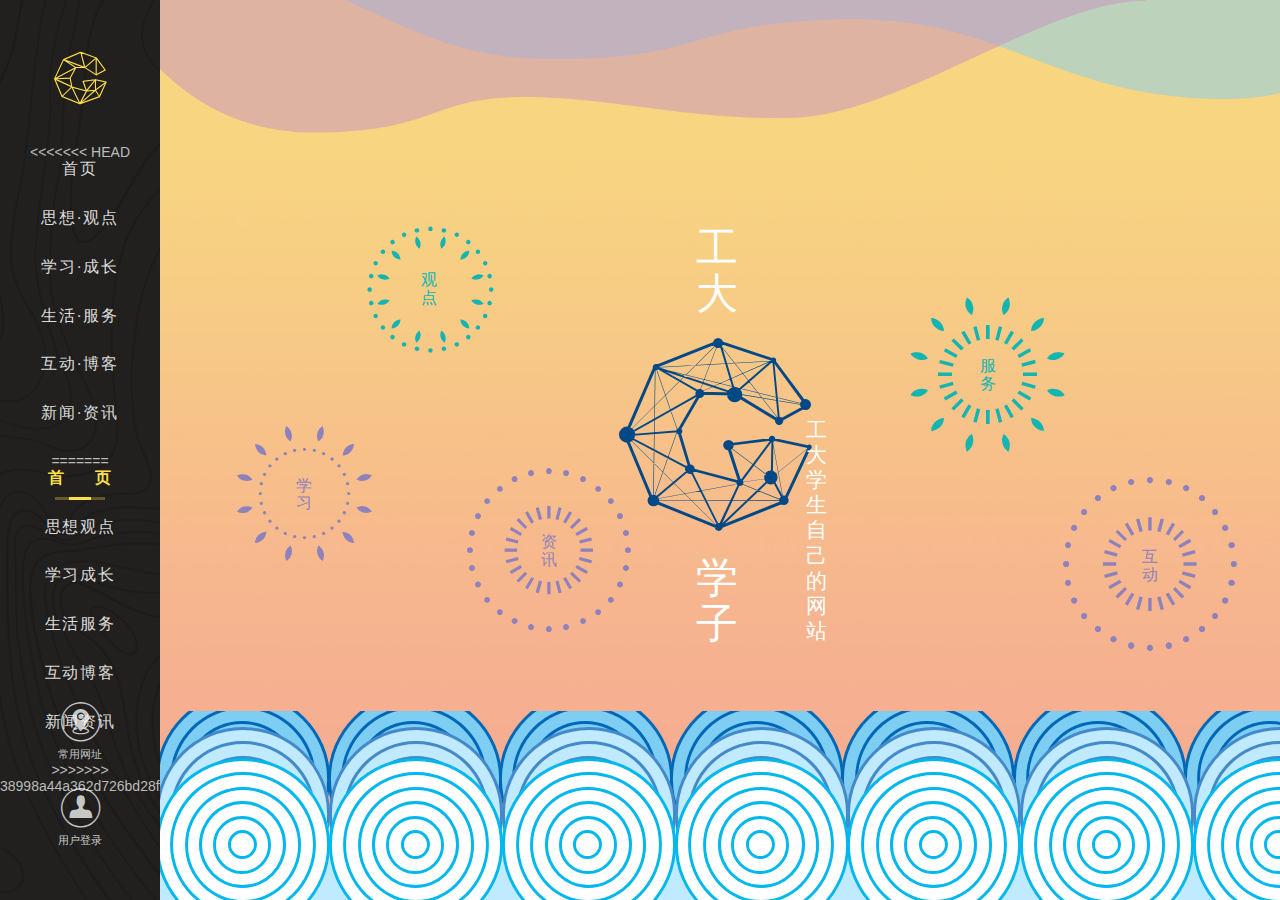
==== index.html @ 697c779f "merge" ====
<!DOCTYPE html>
<html lang="en">
<head>
  <meta charset="UTF-8">
  <meta http-equiv="X-UA-Compatible" content="IE=edge,chrome=1"/>
  <meta name="description" content="明理苑网络工作室"/>
  <meta name="keywords" content="明理苑,工大学子,学工部"/>
  <meta name="robots" content="index,follow"/>
  <meta name="viewport" content="initial-scale=1, maximum-scale=3, minimum-scale=1, user-scalable=no">
  <meta name="format-detection" content="telphone=no, email=no"/>
  <meta name="renderer" content="webkit">
  <meta http-equiv="X-UA-Compatible" content="IE=edge">
  <meta name="HandheldFriendly" content="true">
  <meta name="MobileOptimized" content="320">   
  <title>工大学子</title>
  <link rel="icon" href="images/index/favicon.ico">
  <link rel="stylesheet" href="css/style.css">
  <link rel="stylesheet" href="css/normalize.css">
  <link rel="stylesheet" href="css/nav.css">
  <link rel="stylesheet" href="css/index.css">
  <link rel="stylesheet" href="css/font.css">
</head>
<body>
  <div class="nav">
    <div class="nav-logo">
      <a class="logo" href="#">
        <!-- <img src="./images/nav/logo.png"> -->
        <span class="icon-icon-logo" class="transition"></span>
      </a>
    </div>
    <ul>
<<<<<<< HEAD
      <li><a href="index.html">首页</a></li>
      <li><a href="idea.html">思想·观点</a></li>
      <li><a href="study.html">学习·成长</a></li>
      <li><a href="service.html">生活·服务</a></li>
      <li><a href="blog.html">互动·博客</a></li>
      <li><a href="info.html">新闻·资讯</a></li>
=======
      <li>
        <a href="index.html" id="active">首&nbsp;&nbsp;&nbsp;&nbsp;&nbsp;页</a>
        <span><span></span></span>
      </li>
      <li><a href="idea.html">思想观点</a></li>
      <li><a href="study.html">学习成长</a></li>
      <li><a href="service.html">生活服务</a></li>
      <li><a href="">互动博客</a></li>
      <li><a href="info.html">新闻资讯</a></li>
>>>>>>> 38998a44a362d726bd28ff1be692f975614d5d60
    </ul>
    <div class="nav-other">
      <a class="nav-other-one" href="special.html">
        <!-- <img src="./images/nav/sites.png" /> -->
        <span class="icon-icon-nav" id="other-icon"></span>
        <span>常用网址</span>
      </a>
      <a class="nav-other-one" href="#">
       <!--  <img src="./images/nav/user-login.png"/> -->
        <span class="icon-icon-user" id="other-icon"></span>
        <span>用户登录</span>
      </a>
    </div>
  </div>
  <div class="content m-content">
    <div class="m-cloud">
      <img class="m-cloud-left" src="images/index/cloud-left.png">
      <img class="m-cloud-right" src="images/index/cloud-right.png">
    </div>
    <div class="m-wave">
      <div class="m-wave-back">
        <span class="icon-wave-back wave-size">
        <span class="path1"></span><span class="path2"></span><span class="path3"></span><span class="path4"></span><span class="path5"></span><span class="path6"></span><span class="path7"></span><span class="path8"></span><span class="path9"></span><span class="path10"></span><span class="path11"></span><span class="path12"></span>
        </span>
        <span class="icon-wave-back wave-size">
        <span class="path1"></span><span class="path2"></span><span class="path3"></span><span class="path4"></span><span class="path5"></span><span class="path6"></span><span class="path7"></span><span class="path8"></span><span class="path9"></span><span class="path10"></span><span class="path11"></span><span class="path12"></span>
        </span>
        <span class="icon-wave-back wave-size">
        <span class="path1"></span><span class="path2"></span><span class="path3"></span><span class="path4"></span><span class="path5"></span><span class="path6"></span><span class="path7"></span><span class="path8"></span><span class="path9"></span><span class="path10"></span><span class="path11"></span><span class="path12"></span>
        </span>
        <span class="icon-wave-back wave-size">
        <span class="path1"></span><span class="path2"></span><span class="path3"></span><span class="path4"></span><span class="path5"></span><span class="path6"></span><span class="path7"></span><span class="path8"></span><span class="path9"></span><span class="path10"></span><span class="path11"></span><span class="path12"></span>
        </span>
        <span class="icon-wave-back wave-size">
        <span class="path1"></span><span class="path2"></span><span class="path3"></span><span class="path4"></span><span class="path5"></span><span class="path6"></span><span class="path7"></span><span class="path8"></span><span class="path9"></span><span class="path10"></span><span class="path11"></span><span class="path12"></span>
        </span>
        <span class="icon-wave-back wave-size">
        <span class="path1"></span><span class="path2"></span><span class="path3"></span><span class="path4"></span><span class="path5"></span><span class="path6"></span><span class="path7"></span><span class="path8"></span><span class="path9"></span><span class="path10"></span><span class="path11"></span><span class="path12"></span>
        </span>
        <span class="icon-wave-back wave-size">
        <span class="path1"></span><span class="path2"></span><span class="path3"></span><span class="path4"></span><span class="path5"></span><span class="path6"></span><span class="path7"></span><span class="path8"></span><span class="path9"></span><span class="path10"></span><span class="path11"></span><span class="path12"></span>
        </span>
        <span class="icon-wave-back wave-size">
        <span class="path1"></span><span class="path2"></span><span class="path3"></span><span class="path4"></span><span class="path5"></span><span class="path6"></span><span class="path7"></span><span class="path8"></span><span class="path9"></span><span class="path10"></span><span class="path11"></span><span class="path12"></span>
        </span>
        <span class="icon-wave-back wave-size">
        <span class="path1"></span><span class="path2"></span><span class="path3"></span><span class="path4"></span><span class="path5"></span><span class="path6"></span><span class="path7"></span><span class="path8"></span><span class="path9"></span><span class="path10"></span><span class="path11"></span><span class="path12"></span>
        </span>
        <span class="icon-wave-back wave-size">
        <span class="path1"></span><span class="path2"></span><span class="path3"></span><span class="path4"></span><span class="path5"></span><span class="path6"></span><span class="path7"></span><span class="path8"></span><span class="path9"></span><span class="path10"></span><span class="path11"></span><span class="path12"></span>
        </span>
        <span class="icon-wave-back wave-size">
        <span class="path1"></span><span class="path2"></span><span class="path3"></span><span class="path4"></span><span class="path5"></span><span class="path6"></span><span class="path7"></span><span class="path8"></span><span class="path9"></span><span class="path10"></span><span class="path11"></span><span class="path12"></span>
        </span>
      </div>
      <div class="m-wave-middle">
        <span class="icon-wave-middle wave-size">
          <span class="path1"></span><span class="path2"></span><span class="path4"></span><span class="path6"></span><span class="path8"></span><span class="path10"></span><span class="path12"></span>
        </span>
        <span class="icon-wave-middle wave-size">
          <span class="path1"></span><span class="path2"></span><span class="path4"></span><span class="path6"></span><span class="path8"></span><span class="path10"></span><span class="path12"></span>
        </span>
        <span class="icon-wave-middle wave-size">
          <span class="path1"></span><span class="path2"></span><span class="path4"></span><span class="path6"></span><span class="path8"></span><span class="path10"></span><span class="path12"></span>
        </span>
        <span class="icon-wave-middle wave-size">
          <span class="path1"></span><span class="path2"></span><span class="path4"></span><span class="path6"></span><span class="path8"></span><span class="path10"></span><span class="path12"></span>
        </span>
        <span class="icon-wave-middle wave-size">
          <span class="path1"></span><span class="path2"></span><span class="path4"></span><span class="path6"></span><span class="path8"></span><span class="path10"></span><span class="path12"></span>
        </span>
        <span class="icon-wave-middle wave-size">
          <span class="path1"></span><span class="path2"></span><span class="path4"></span><span class="path6"></span><span class="path8"></span><span class="path10"></span><span class="path12"></span>
        </span>
        <span class="icon-wave-middle wave-size">
          <span class="path1"></span><span class="path2"></span><span class="path4"></span><span class="path6"></span><span class="path8"></span><span class="path10"></span><span class="path12"></span>
        </span>
        <span class="icon-wave-middle wave-size">
          <span class="path1"></span><span class="path2"></span><span class="path4"></span><span class="path6"></span><span class="path8"></span><span class="path10"></span><span class="path12"></span>
        </span>
        <span class="icon-wave-middle wave-size">
          <span class="path1"></span><span class="path2"></span><span class="path4"></span><span class="path6"></span><span class="path8"></span><span class="path10"></span><span class="path12"></span>
        </span>
        <span class="icon-wave-middle wave-size">
          <span class="path1"></span><span class="path2"></span><span class="path4"></span><span class="path6"></span><span class="path8"></span><span class="path10"></span><span class="path12"></span>
        </span>
        <span class="icon-wave-middle wave-size">
          <span class="path1"></span><span class="path2"></span><span class="path4"></span><span class="path6"></span><span class="path8"></span><span class="path10"></span><span class="path12"></span>
        </span>
      </div>
      <div class="m-wave-front">
        <span class="icon-wave-front wave-size">
          <span class="path1"></span><span class="path2"></span><span class="path4"></span><span class="path6"></span><span class="path8"></span><span class="path10"></span><span class="path12"></span>
        </span>
        <span class="icon-wave-front wave-size">
          <span class="path1"></span><span class="path2"></span><span class="path4"></span><span class="path6"></span><span class="path8"></span><span class="path10"></span><span class="path12"></span>
        </span>
        <span class="icon-wave-front wave-size">
          <span class="path1"></span><span class="path2"></span><span class="path4"></span><span class="path6"></span><span class="path8"></span><span class="path10"></span><span class="path12"></span>
        </span>
        <span class="icon-wave-front wave-size">
          <span class="path1"></span><span class="path2"></span><span class="path4"></span><span class="path6"></span><span class="path8"></span><span class="path10"></span><span class="path12"></span>
        </span>
        <span class="icon-wave-front wave-size">
          <span class="path1"></span><span class="path2"></span><span class="path4"></span><span class="path6"></span><span class="path8"></span><span class="path10"></span><span class="path12"></span>
        </span>
        <span class="path1"></span><span class="path2"></span><span class="path4"></span><span class="path6"></span><span class="path8"></span><span class="path10"></span><span class="path12"></span>
        </span>
        <span class="icon-wave-front wave-size">
          <span class="path1"></span><span class="path2"></span><span class="path4"></span><span class="path6"></span><span class="path8"></span><span class="path10"></span><span class="path12"></span>
        </span>
        <span class="icon-wave-front wave-size">
          <span class="path1"></span><span class="path2"></span><span class="path4"></span><span class="path6"></span><span class="path8"></span><span class="path10"></span><span class="path12"></span>
        </span>
        <span class="icon-wave-front wave-size">
          <span class="path1"></span><span class="path2"></span><span class="path4"></span><span class="path6"></span><span class="path8"></span><span class="path10"></span><span class="path12"></span>
        </span>
        <span class="icon-wave-front wave-size">
          <span class="path1"></span><span class="path2"></span><span class="path4"></span><span class="path6"></span><span class="path8"></span><span class="path10"></span><span class="path12"></span>
        </span>
        <span class="path1"></span><span class="path2"></span><span class="path4"></span><span class="path6"></span><span class="path8"></span><span class="path10"></span><span class="path12"></span>
        </span>
        <span class="icon-wave-front wave-size">
          <span class="path1"></span><span class="path2"></span><span class="path4"></span><span class="path6"></span><span class="path8"></span><span class="path10"></span><span class="path12"></span>
        </span>
        <span class="icon-wave-front wave-size">
          <span class="path1"></span><span class="path2"></span><span class="path4"></span><span class="path6"></span><span class="path8"></span><span class="path10"></span><span class="path12"></span>
        </span>
        <span class="icon-wave-front wave-size">
          <span class="path1"></span><span class="path2"></span><span class="path4"></span><span class="path6"></span><span class="path8"></span><span class="path10"></span><span class="path12"></span>
        </span>
        <span class="icon-wave-front wave-size">
          <span class="path1"></span><span class="path2"></span><span class="path4"></span><span class="path6"></span><span class="path8"></span><span class="path10"></span><span class="path12"></span>
        </span>        
      </div>
      <div class="m-wave-bg"></div>
    </div>
    
    <div class="m-logo">
      <div class="m-logo-left">
        <div class="m-logo-text">工大</div>
        <span class="icon-logo m-logo-pic"></span>
        <!-- <img class="m-logo-pic" src="images/index/logo.svg" > -->
        <div class="m-logo-text">学子
          <div class="m-logo-right">工大学生自己的网站</div>
        </div>
      </div>
      <!-- <div class="m-logo-right">工大学生自己的网站</div> -->
    </div>
    <div class="m-clock-study">
        <!-- <img class="m-clock-pic" src="images/index/flower-xuexi.svg"> -->
        <span class="icon-flower-xuexi m-clock-pic"></span>
        <div class="m-nav-text m-study-text">学<br/>习</div>
      </div>
      <div class="m-clock-idea">
        <!-- <img class="m-clock-pic" src="images/index/flower-guandian.svg"> -->
        <span class="icon-flower-guandian m-clock-pic"></span>
        <div class="m-nav-text m-idea-text">观<br/>点</div>
      </div>
      <div class="m-clock-news">
        <!-- <img class="m-clock-pic" src="images/index/flower-zixun.svg"> -->
        <span class="icon-flower-zixun m-clock-pic"></span>
        <div class="m-nav-text m-news-text">资<br/>讯</div>
      </div>
      <div class="m-clock-service">
        <!-- <img class="m-clock-pic" src="images/index/flower-fuwu.svg"> -->
        <span class="icon-flower-fuwu m-clock-pic"></span>
        <div class="m-nav-text m-service-text">服<br/>务</div>
      </div>
      <div class="m-clock-qa">
        <!-- <img class="m-clock-pic" src="images/index/flower-hudong.svg"> -->
        <span class="icon-flower-zixun m-clock-pic"></span>
        <div class="m-nav-text m-qa-text">互<br/>动</div>
      </div>
  </div>
</body>
<script src="./js/jquery-1.11.3.min.js"></script>
<script src="js/index.js"></script>
</html>
---- css/style.css ----
@font-face {
	font-family: 'icomoon';
	src:url('fonts/icomoon.eot?7fspjt');
	src:url('fonts/icomoon.eot?7fspjt#iefix') format('embedded-opentype'),
		url('fonts/icomoon.ttf?7fspjt') format('truetype'),
		url('fonts/icomoon.woff?7fspjt') format('woff'),
		url('fonts/icomoon.svg?7fspjt#icomoon') format('svg');
	font-weight: normal;
	font-style: normal;
}

[class^="icon-"], [class*=" icon-"] {
	font-family: 'icomoon';
	speak: none;
	font-style: normal;
	font-weight: normal;
	font-variant: normal;
	text-transform: none;
	line-height: 1;

	/* Better Font Rendering =========== */
	-webkit-font-smoothing: antialiased;
	-moz-osx-font-smoothing: grayscale;
}

.icon-icon-enter-left:before {
	content: "\e80c";
}
.icon-icon-nav:before {
	content: "\e837";
}
.icon-icon-user:before {
	content: "\e839";
}
.icon-icon-logo:before {
	content: "\e836";
}
.icon-bg-biao:before {
	content: "\e800";
}
.icon-bg-hong:before {
	content: "\e801";
}
.icon-bg-qing:before {
	content: "\e802";
}
.icon-bg-siren:before {
	content: "\e803";
}
.icon-bg-xian:before {
	content: "\e804";
}
.icon-bg-yi:before {
	content: "\e805";
}
.icon-bg-ying:before {
	content: "\e806";
}
.icon-flower-fuwu:before {
	content: "\e807";
}
.icon-flower-guandian:before {
	content: "\e808";
}
.icon-flower-hudong:before {
	content: "\e809";
}
.icon-flower-xuexi:before {
	content: "\e80a";
}
.icon-flower-zixun:before {
	content: "\e80b";
}
.icon-icon-enter-right:before {
	content: "\e80d";
}
.icon-icon-title-down:before {
	content: "\e80e";
}
.icon-icon-title-left:before {
	content: "\e80f";
}
.icon-icon-title-right:before {
	content: "\e810";
}
.icon-icon-title-up:before {
	content: "\e811";
}
.icon-logo:before {
	content: "\e812";
}
.icon-wave-back .path1:before {
	content: "\e813";
	color: rgb(126, 206, 244);
}
.icon-wave-back .path2:before {
	content: "\e814";
	margin-left: -1em;
	color: rgb(0, 104, 183);
}
.icon-wave-back .path3:before {
	content: "\e815";
	margin-left: -1em;
	color: rgb(126, 206, 244);
}
.icon-wave-back .path4:before {
	content: "\e816";
	margin-left: -1em;
	color: rgb(0, 104, 183);
}
.icon-wave-back .path5:before {
	content: "\e817";
	margin-left: -1em;
	color: rgb(126, 206, 244);
}
.icon-wave-back .path6:before {
	content: "\e818";
	margin-left: -1em;
	color: rgb(0, 104, 183);
}
.icon-wave-back .path7:before {
	content: "\e819";
	margin-left: -1em;
	color: rgb(126, 206, 244);
}
.icon-wave-back .path8:before {
	content: "\e81a";
	margin-left: -1em;
	color: rgb(0, 104, 183);
}
.icon-wave-back .path9:before {
	content: "\e81b";
	margin-left: -1em;
	color: rgb(126, 206, 244);
}
.icon-wave-back .path10:before {
	content: "\e81c";
	margin-left: -1em;
	color: rgb(0, 104, 183);
}
.icon-wave-back .path11:before {
	content: "\e81d";
	margin-left: -1em;
	color: rgb(126, 206, 244);
}
.icon-wave-back .path12:before {
	content: "\e83a";
	margin-left: -1em;
	color: rgb(0, 104, 183);
}
.icon-wave-front .path1:before {
	content: "\e81e";
	color: rgb(255, 255, 255);
}
.icon-wave-front .path2:before {
	content: "\e81f";
	margin-left: -1em;
	color: rgb(0, 183, 238);
}
.icon-wave-front .path3:before {
	content: "\e820";
	margin-left: -1em;
	color: rgb(255, 255, 255);
}
.icon-wave-front .path4:before {
	content: "\e821";
	margin-left: -1em;
	color: rgb(0, 183, 238);
}
.icon-wave-front .path5:before {
	content: "\e822";
	margin-left: -1em;
	color: rgb(255, 255, 255);
}
.icon-wave-front .path6:before {
	content: "\e823";
	margin-left: -1em;
	color: rgb(0, 183, 238);
}
.icon-wave-front .path7:before {
	content: "\e824";
	margin-left: -1em;
	color: rgb(255, 255, 255);
}
.icon-wave-front .path8:before {
	content: "\e825";
	margin-left: -1em;
	color: rgb(0, 183, 238);
}
.icon-wave-front .path9:before {
	content: "\e826";
	margin-left: -1em;
	color: rgb(255, 255, 255);
}
.icon-wave-front .path10:before {
	content: "\e827";
	margin-left: -1em;
	color: rgb(0, 183, 238);
}
.icon-wave-front .path11:before {
	content: "\e828";
	margin-left: -1em;
	color: rgb(255, 255, 255);
}
.icon-wave-front .path12:before {
	content: "\e829";
	margin-left: -1em;
	color: rgb(0, 183, 238);
}
.icon-wave-middle .path1:before {
	content: "\e82a";
	color: rgb(191, 234, 255);
}
.icon-wave-middle .path2:before {
	content: "\e82b";
	margin-left: -1em;
	color: rgb(68, 138, 202);
}
.icon-wave-middle .path3:before {
	content: "\e82c";
	margin-left: -1em;
	color: rgb(191, 234, 255);
}
.icon-wave-middle .path4:before {
	content: "\e82d";
	margin-left: -1em;
	color: rgb(68, 138, 202);
}
.icon-wave-middle .path5:before {
	content: "\e82e";
	margin-left: -1em;
	color: rgb(191, 234, 255);
}
.icon-wave-middle .path6:before {
	content: "\e82f";
	margin-left: -1em;
	color: rgb(68, 138, 202);
}
.icon-wave-middle .path7:before {
	content: "\e830";
	margin-left: -1em;
	color: rgb(191, 234, 255);
}
.icon-wave-middle .path8:before {
	content: "\e831";
	margin-left: -1em;
	color: rgb(68, 138, 202);
}
.icon-wave-middle .path9:before {
	content: "\e832";
	margin-left: -1em;
	color: rgb(191, 234, 255);
}
.icon-wave-middle .path10:before {
	content: "\e833";
	margin-left: -1em;
	color: rgb(68, 138, 202);
}
.icon-wave-middle .path11:before {
	content: "\e834";
	margin-left: -1em;
	color: rgb(191, 234, 255);
}
.icon-wave-middle .path12:before {
	content: "\e835";
	margin-left: -1em;
	color: rgb(68, 138, 202);
}
.icon-icon-arrow:before {
	content: "\e838";
}
---- css/nav.css ----
/*
@author yu
@time 2015.10.3
@des mly hfut
*/
/*
@changed by susan
@time 2015.10.11
@des mly hfut
*/
/*common css*/
html, body{width:100%;height:100%;/*min-height:700px;min-width:1200px;*/}
body{font-family: 'Microsoft YaHei', 'Source Sans Pro', 'Helvetica Neue', Helvetica, Arial, sans-serif;}
ul,li{list-style:none;}
a{text-decoration:none;}
/*page*/
.nav{
	width:12.5%;
	height:100%;
	background-image:url(../images/nav/nav_bg.png);
	background-size:cover;
	color:#bbb;float:left;
	position:relative;
	text-align: center;
}
.content{
	width:87.5%;
	height:100%;
	/*float:left;*/
	background-color:#eae4d4;
	margin-left: 12.5%;
	overflow: auto;
}
/*.main{
	margin:0 10%;
	width:80%;
	height:100%;
}*/
/*nav*/
.nav-logo{
	display:table;
	width:100%;
	height:11.58%;
}
.logo{
/*	margin:0 auto;
	margin-top:20.86%;
	height:10.5%;*/
	display:table-cell;
	vertical-align:bottom;
}
/*.logo img{
	width:48px;
	height:48px;
}*/
.logo span{
	font-family: 'icomoon';
	font-size:3.75em;
	color:#ffe048;
}
.nav ul{
	padding-left:0;
	margin-top:25%;
	margin-bottom: 0%;
	width:100%;
	height:38.42%;
}
.nav ul li{
	font-size:1.125em;
	font-weight: 200;
	text-align:center;
	margin:0 auto;
	margin-bottom:10.96%;
	width:100%;
	height:9.04%;
}
.nav ul li a{
	margin: 0 auto;
	display:block;
	width:inherit;
	height:inherit;
	color:rgba(255,255,255,0.85);
	line-height: 1.125em;
	letter-spacing: 0.1em;
	height: 90.91%;
	width: 100%;
}
.nav ul li span{
	margin: 0 auto;
	display:block;
	height: 9.09%;
	width: 31%;	
	background-color: rgba(255,224,72,0.3);
}
.nav ul li span span{
	margin: 0 auto;
	display:block;
	height: 100%;
	width: 43.75%;	
	background-color: #ffe048;
}
.nav ul li a:hover{
	color: #fff;
}
.nav-other{
	width: 100%;
	height: 19.37%;
	position:absolute;
	bottom:2.62%;
	left:0;
}
.nav-other-one{
	color:rgba(255,255,255,0.75);
	width:100%;
	margin:0 auto;
	text-align:center;
	height:43.75%;
	margin-bottom:6.25%;
	display:block;
}
.nav-other-one:hover{
	color: #fff;
}

/*.nav-other-one img{
	width:38px;
	height:38px;
	margin:0 auto;
	margin-bottom:3px;
}*/
.nav-other-one span{
	display: block;
	font-size:0.75em;
	margin-left:0px;
	margin-bottom: 4.17%
}
.transition{
	transition:all 1s ease-in-out;
	-o-transition:all 1s ease-in-out;
	-ms-transition:all 1s ease-in-out;
	-moz-transition:all 1s ease-in-out;
	-webkit-transition:all 1s ease-in-out;
}
#other-icon{
	font-family: 'icomoon';
	font-size: 2.8125em;
}
#active{
	font-weight: 700;
	color:#ffe048;
}
---- css/index.css ----
.m-content{
	position:absolute;
	background-image: url(../images/index/bg.jpg);
	background-size: cover;
	background-position: 50% 50%;
	overflow: hidden;
}
.m-cloud{
	position:absolute;
	overflow: hidden;
	width:100%;
	height:100%;
}
.m-cloud img{
	position:absolute;
	width:100%;
	height:15%;
}

/*云动画*/
@keyframes cloudleft{
	0%   {left:-20%;top:-1%;opacity: 0.7;}
	40%  {left: -8%;top: 0;opacity: 1;}
	100% {left:-20%;top:-1%;opacity: 0.7;}
}
@-webkit-keyframes cloudleft{
	0%   {left:-20%;top:-1%;opacity: 0.7;}
	40%  {left: -8%;top: 0;opacity: 1;}
	100% {left:-20%;top:-1%;opacity: 0.7;}
}

@-moz-keyframes cloudleft{
	0%   {left:-20%;top:-1%;opacity: 0.7;}
	40%  {left: -8%;top: 0;opacity: 1;}
	100% {left:-20%;top:-1%;opacity: 0.7;}
}

@-o-keyframes cloudleft{
	0%   {left:-20%;top:-1%;opacity: 0.7;}
	40%  {left: -8%;top: 0;opacity: 1;}
	100% {left:-20%;top:-1%;opacity: 0.7;}
}
.m-cloud-left{
	top:0px;
	left:-10%;	
	z-index: 1;
	animation: cloudleft 60s ease 0s normal infinite;
	-webkit-animation: cloudleft 60s ease 0s normal infinite;
	-moz-animation: cloudleft 60s ease 0s normal infinite;
	-ms-animation: cloudleft 60s ease 0s normal infinite;
	-o-animation: cloudleft 60s ease 0s normal infinite;
}
@keyframes cloudright{
	0%   {left:60%;top:0px;opacity: 1;}
	50%  {left:10%;top:-2%;opacity: 0.7;}
	100% {left:60%;top:0px;opacity: 1;}
}
@-webkit-keyframes cloudright{
	0%   {left:60%;top:0px;opacity: 1;}
	50%  {left:10%;top:-2%;opacity: 0.7;}
	100% {left:60%;top:0px;opacity: 1;}
}

@-moz-keyframes cloudright{
	0%   {left:60%;top:0px;opacity: 1;}
	50%  {left:10%;top:-2%;opacity: 0.7;}
	100% {left:60%;top:0px;opacity: 1;}
}

@-o-keyframes cloudright{
	0%   {left:60%;top:0px;opacity: 1;}
	50%  {left:10%;top:-2%;opacity: 0.7;}
	100% {left:60%;top:0px;opacity: 1;}
}
.m-cloud-right{
	top:-2%;
	left:10%;
	z-index: 0;
	animation: cloudright 80s ease 0s normal infinite;
	-webkit-animation: cloudright 80s ease 0s normal infinite;
	-moz-animation: cloudright 80s ease 0s normal infinite;
	-ms-animation: cloudright 80s ease 0s normal infinite;
	-o-animation: cloudright 80s ease 0s normal infinite;
}
.m-logo{
	position:absolute;
	width:18%;
	height:50%;
	top:25%;
	left:50%;
	margin-left: -9%;
	/*margin-top:-20.26%;*/
	color:#fff;
	/*background-color: purple;*/
}
.m-logo-left{
	height: 100%;
	text-align: center;
	display: inline-block;
}
.m-logo-pic{
	font-family: 'icomoon';
	font-size:13.8em;
	color: #004986;
	height:43.06%;
	margin-top:11.63% ;
	margin-bottom:11.63%;
	display: block;
}
.m-logo-text{
	width:20%;
	height:20.23%;
	margin:0 auto;
	font-size: 3em;
	line-height: 1.1em;
}
.m-logo-right{
	width:9%;
	font-size: 0.5em;
	line-height:1.2em;
	display: inline-block;
	position: absolute;
	bottom: 7%;
	left:92.6%;
}
.m-clock-study{
	position: absolute;
	top:47.37%;
	left:6.85%;
/*	width:8.33%;*/
	color:#8f82bc;
	cursor: pointer;
}
.m-clock-study span{
	font-size: 9.65em;
	font-family: 'icomoon';
}
.m-study-text{
	top:37.14%;
	left:43.6%;
}
.m-clock-idea{
	position: absolute;
	top:25.26%;
	left:18.45%;
/*	width:7.74%;*/
	color:#13b5b1;
	cursor: pointer;
}
.m-clock-idea span{
	font-size: 9em;
	font-family: 'icomoon';
}
.m-idea-text{
	top:34.92%;
	left:43%;
}
.m-clock-news{
	position: absolute;
	top:52.11%;
	left:27.38%;
/*	width:10.12%;*/
	color:#8f82bc;
	cursor: pointer;
}
.m-clock-news span{
	font-size: 11.7em;
	font-family: 'icomoon';
}
.m-news-text{
	top:39%;
	left:45.3%;
}
.m-clock-service{	
	position: absolute;
	top:33.16%;
	left:66.96%;
/*	width:9.52%;*/
	color:#13b5b1;
	cursor: pointer;
}
.m-clock-service span{
	font-size: 11.03em;
	font-family: 'icomoon';
}
.m-service-text{
	top:38.2%;
	left:45.5%;
}
.m-clock-qa{
	position: absolute;
	top:53.15%;
	left:80.65%;
/*	width:10.71%;*/
	color:#8f82bc;
	cursor: pointer;
}
.m-clock-qa span{
	font-size: 12.42em;
	font-family: 'icomoon';
}
.m-qa-text{
	top:40%;
	left:45.5%;
}
.m-nav-text{
	font-family: 'Microsoft Yahei';
	position: absolute;
	text-align: center;	
	/*width:100%;*/
	font-size: 1.125em;
	line-height: 1.125em;
	text-align: center;
	/*display:table-cell;*/
	/*top:calc(5.3% - 18px);*/
}
  /*旋转动画*/
@keyframes rotate{
	0%   {transform:rotate(0deg)}
	100% {transform:rotate(360deg)}
}
@-webkit-keyframes rotate{
	0%   {-webkit-transform:rotate(0deg)}
	100% {-webkit-transform:rotate(360deg)}
}
@-moz-keyframes rotate{
	0%   {-moz-transform:rotate(0deg)}
	100% {-moz-transform:rotate(360deg)}
}
@-ms-keyframes rotate{
	0%   {-ms-transform:rotate(0deg)}
	100% {-ms-transform:rotate(360deg)}
}
@-o-keyframes rotate{
	0%   {-o-transform:rotate(0deg)}
	100% {-o-transform:rotate(360deg)}
}
.m-clock-pic{
	/*font-size:99px;*/
	animation: rotate 20s linear 0s normal infinite;
	-webkit-animation: rotate 20s linear 0s normal infinite;
	-moz-animation: rotate 20s linear 0s normal infinite;
	-ms-animation: rotate 20s linear 0s normal infinite;
	-o-animation: rotate 20s linear 0s normal infinite;
}
.m-wave{
	position:absolute;
	bottom:0;
	width:100%;
	height:21.05%;
	overflow: hidden;
}
 /*波浪动画*/
@keyframes waveback{
	0%   {bottom:0%; left:-12.45rem;}
	50%  {bottom:-3%; left:-6.23rem;}
	100% {bottom:0%; left:0rem;}
}
.m-wave-back{
	position:absolute;
	bottom:10%;
	left:0%;
	width:150%;
	height:100%;
	z-index: 0;
/*	background:url(../images/index/wave-back.png) 100% 100% repeat-x;*/
	animation: waveback 8s linear 0s normal infinite;
	-webkit-animation: waveback 8s linear 0s normal infinite;
	-moz-animation: waveback 8s linear 0s normal infinite;
	-ms-animation: waveback 8s linear 0s normal infinite;
	-o-animation: waveback 8s linear 0s normal infinite;
}
@keyframes wavemiddle{
	0%   {bottom:-10%; left:-18.68rem;}
	50%  {bottom:-8.5%; left:-12.45rem;}
	100% {bottom:-10%; left:-6.23rem;}
}
.m-wave-middle{
	position:absolute;
	bottom:-8.5%;
	width:150%;
	height:100%;
	z-index: 2;
	/*background:url(../images/index/wave-middle.png) 100% 100% repeat-x;*/
	animation: wavemiddle 6s linear 0s normal infinite;
	-webkit-animation: wavemiddle 6s linear 0s normal infinite;
	-moz-animation: wavemiddle 6s linear 0s normal infinite;
	-ms-animation: wavemiddle 6s linear 0s normal infinite;
	-o-animation: wavemiddle 6s linear 0s normal infinite;
}
@keyframes wavefront{
	0%   {bottom:-28%; left:-24.9rem;}
	50%  {bottom:-22%; left:-12.45rem;}
	100% {bottom:-28%; left:0rem;}
}
.m-wave-front{
	position:absolute;
	bottom:-25%;
	width:150%;
	height:100%;
	z-index: 3;
	/*background:url(../images/index/wave-front.png) 100% 100% repeat-x;*/
	animation: wavefront 8s linear 0s normal infinite;
	-webkit-animation: wavefront 8s linear 0s normal infinite;
	-moz-animation: wavefront 8s linear 0s normal infinite;
	-ms-animation: wavefront 8s linear 0s normal infinite;
	-o-animation: wavefront 8s linear 0s normal infinite;
}
.wave-size{
	font-size: 12.45em;
	font-family: 'icomoon';
	display: inline-block;
	margin-left: -0.2%;
}
.m-wave-bg{
	width: 100%;
	height: 50%;
	position:absolute;
	bottom: 0;
	background-color: #bfeaff;
	z-index: 1;
}
---- css/font.css ----
/*
@author susan
@time 2015.10.11
@des mly hfut
*/
html {font-size:10px}

/*width query*/
@media screen and (min-width:1020px) and (max-width:1199px) {
    html {
        font-size: 10px
    }
}
  
@media screen and (min-width:1200px) and (max-width:1269px) {
    html {
        font-size: 11px
    }
}
 
@media screen and (min-width:1270px) and (max-width:1400px) {
    html {
        font-size: 12px
    }
}
 
@media screen and (min-width:1400px) and (max-width:1489px) {
    html {
        font-size: 13px
    }
}
 
@media screen and (min-width:1490px) and (max-width:1549px) {
    html {
        font-size: 13.5px
    }
}
 
@media screen and (min-width:1550px) and (max-width:1589px) {
    html {
        font-size: 14px
    }
}

@media screen and (min-width:1590px) and (max-width:1629px) {
    html {
        font-size: 14.5px
    }
}
 
@media screen and (min-width:1630px) and (max-width:1679px) {
    html {
        font-size: 15px
    }
}

@media screen and (min-width:1680px) and (max-width:1749px) {
    html {
        font-size: 15.5px
    }
}
 
@media screen and (min-width:1750px) and (min-height:810px) {
    html {
        font-size: 16px
    }
}

/*height query*/

@media screen and (min-height:0px) and (max-height:719px) {
    html {
        font-size: 10px
    }
}
  
@media screen and (min-height:720px) and (max-height:759px) {
    html {
        font-size: 11px
    }
}
 
@media screen and (min-height:760px) and (max-height:799px) {
    html {
        font-size: 12px
    }
}
 
@media screen and (min-height:800px) and (max-height:839px) {
    html {
        font-size: 13px
    }
}
 
@media screen and (min-height:840px) and (max-height:879px) {
    html {
        font-size: 13.5px
    }
}
 
@media screen and (min-height:880px) and (max-height:919px) {
    html {
        font-size: 14px
    }
}

@media screen and (min-height:920px) and (max-height:959px) {
    html {
        font-size: 14.5px
    }
}
  
@media screen and (min-height:960px) and (max-height:999px) {
    html {
        font-size: 15px
    }
}

@media screen and (min-height:1000px) and (max-height:1039px) {
    html {
        font-size: 15.5px
    }
}
 
@media screen and (min-height:1040px) {
    html {
        font-size: 16px
    }
}
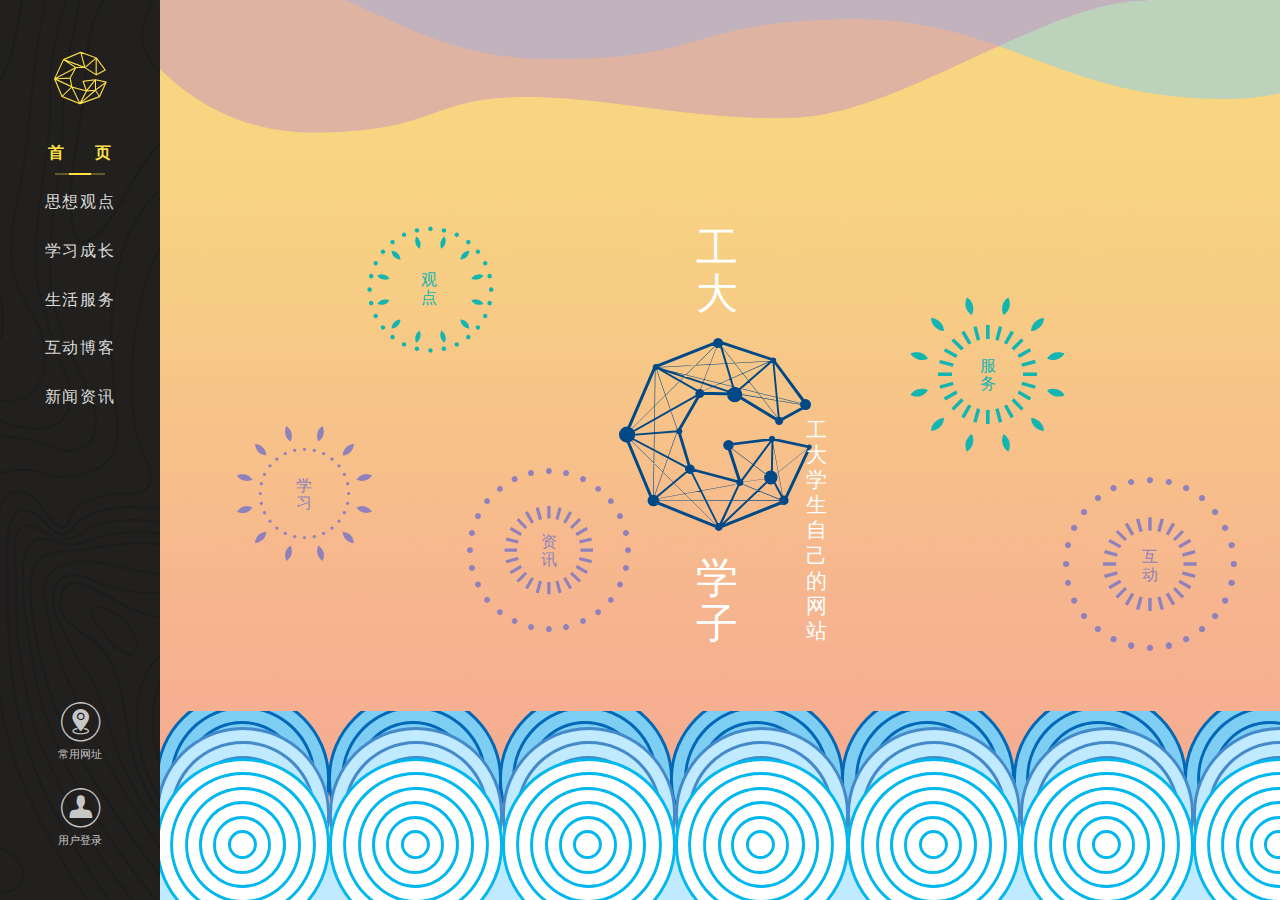
==== commit 0ce8fc51: "merge" ====
--- a/index.html
+++ b/index.html
@@ -29,14 +29,6 @@
       </a>
     </div>
     <ul>
-<<<<<<< HEAD
-      <li><a href="index.html">首页</a></li>
-      <li><a href="idea.html">思想·观点</a></li>
-      <li><a href="study.html">学习·成长</a></li>
-      <li><a href="service.html">生活·服务</a></li>
-      <li><a href="blog.html">互动·博客</a></li>
-      <li><a href="info.html">新闻·资讯</a></li>
-=======
       <li>
         <a href="index.html" id="active">首&nbsp;&nbsp;&nbsp;&nbsp;&nbsp;页</a>
         <span><span></span></span>
@@ -46,7 +38,6 @@
       <li><a href="service.html">生活服务</a></li>
       <li><a href="">互动博客</a></li>
       <li><a href="info.html">新闻资讯</a></li>
->>>>>>> 38998a44a362d726bd28ff1be692f975614d5d60
     </ul>
     <div class="nav-other">
       <a class="nav-other-one" href="special.html">
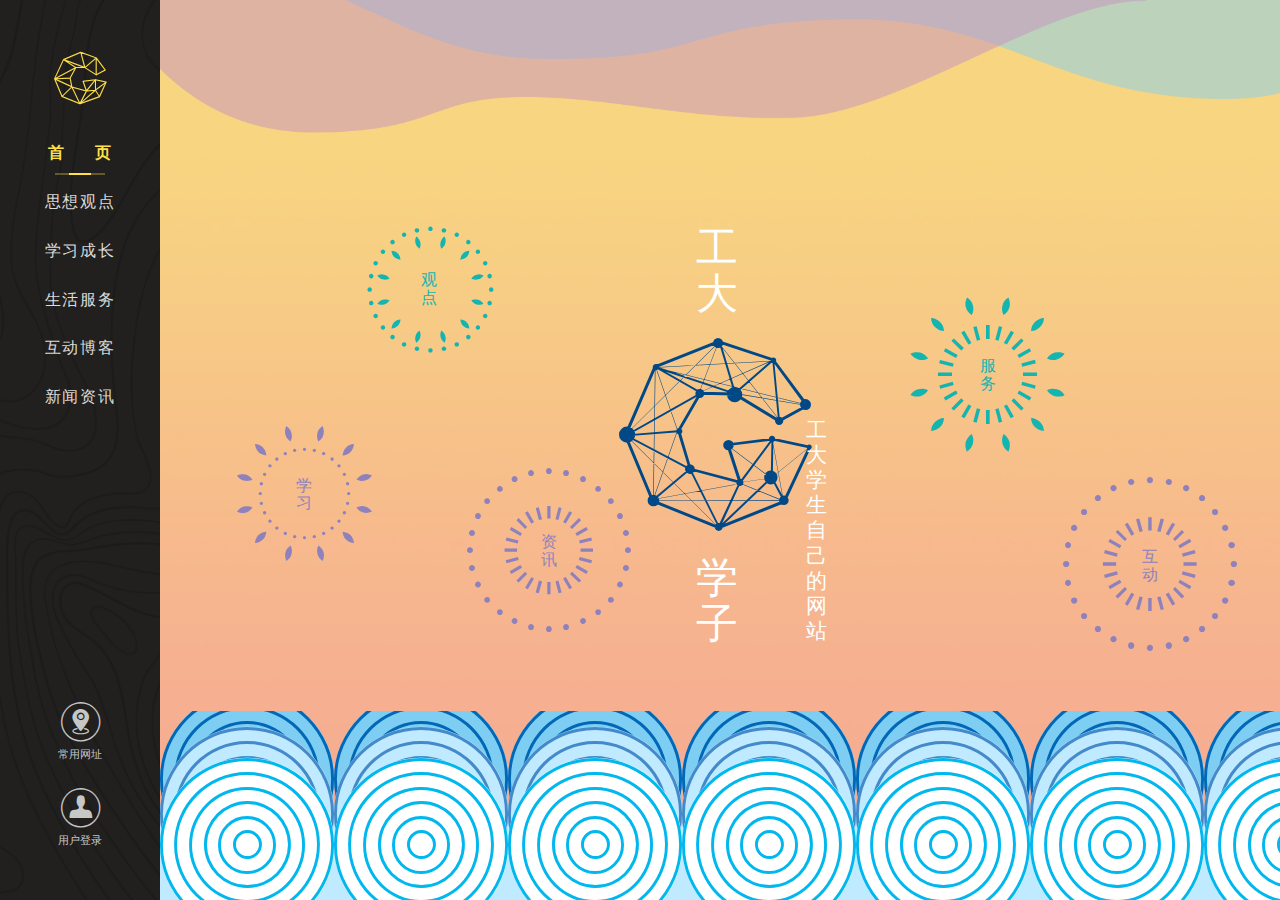
==== commit 5fdf839c: "fixed style" ====
--- a/index.html
+++ b/index.html
@@ -58,120 +58,131 @@
       <img class="m-cloud-right" src="images/index/cloud-right.png">
     </div>
     <div class="m-wave">
-      <div class="m-wave-back">
-        <span class="icon-wave-back wave-size">
-        <span class="path1"></span><span class="path2"></span><span class="path3"></span><span class="path4"></span><span class="path5"></span><span class="path6"></span><span class="path7"></span><span class="path8"></span><span class="path9"></span><span class="path10"></span><span class="path11"></span><span class="path12"></span>
-        </span>
-        <span class="icon-wave-back wave-size">
-        <span class="path1"></span><span class="path2"></span><span class="path3"></span><span class="path4"></span><span class="path5"></span><span class="path6"></span><span class="path7"></span><span class="path8"></span><span class="path9"></span><span class="path10"></span><span class="path11"></span><span class="path12"></span>
-        </span>
-        <span class="icon-wave-back wave-size">
-        <span class="path1"></span><span class="path2"></span><span class="path3"></span><span class="path4"></span><span class="path5"></span><span class="path6"></span><span class="path7"></span><span class="path8"></span><span class="path9"></span><span class="path10"></span><span class="path11"></span><span class="path12"></span>
-        </span>
-        <span class="icon-wave-back wave-size">
-        <span class="path1"></span><span class="path2"></span><span class="path3"></span><span class="path4"></span><span class="path5"></span><span class="path6"></span><span class="path7"></span><span class="path8"></span><span class="path9"></span><span class="path10"></span><span class="path11"></span><span class="path12"></span>
-        </span>
-        <span class="icon-wave-back wave-size">
-        <span class="path1"></span><span class="path2"></span><span class="path3"></span><span class="path4"></span><span class="path5"></span><span class="path6"></span><span class="path7"></span><span class="path8"></span><span class="path9"></span><span class="path10"></span><span class="path11"></span><span class="path12"></span>
-        </span>
-        <span class="icon-wave-back wave-size">
-        <span class="path1"></span><span class="path2"></span><span class="path3"></span><span class="path4"></span><span class="path5"></span><span class="path6"></span><span class="path7"></span><span class="path8"></span><span class="path9"></span><span class="path10"></span><span class="path11"></span><span class="path12"></span>
-        </span>
-        <span class="icon-wave-back wave-size">
-        <span class="path1"></span><span class="path2"></span><span class="path3"></span><span class="path4"></span><span class="path5"></span><span class="path6"></span><span class="path7"></span><span class="path8"></span><span class="path9"></span><span class="path10"></span><span class="path11"></span><span class="path12"></span>
-        </span>
-        <span class="icon-wave-back wave-size">
-        <span class="path1"></span><span class="path2"></span><span class="path3"></span><span class="path4"></span><span class="path5"></span><span class="path6"></span><span class="path7"></span><span class="path8"></span><span class="path9"></span><span class="path10"></span><span class="path11"></span><span class="path12"></span>
-        </span>
-        <span class="icon-wave-back wave-size">
-        <span class="path1"></span><span class="path2"></span><span class="path3"></span><span class="path4"></span><span class="path5"></span><span class="path6"></span><span class="path7"></span><span class="path8"></span><span class="path9"></span><span class="path10"></span><span class="path11"></span><span class="path12"></span>
-        </span>
-        <span class="icon-wave-back wave-size">
-        <span class="path1"></span><span class="path2"></span><span class="path3"></span><span class="path4"></span><span class="path5"></span><span class="path6"></span><span class="path7"></span><span class="path8"></span><span class="path9"></span><span class="path10"></span><span class="path11"></span><span class="path12"></span>
-        </span>
-        <span class="icon-wave-back wave-size">
-        <span class="path1"></span><span class="path2"></span><span class="path3"></span><span class="path4"></span><span class="path5"></span><span class="path6"></span><span class="path7"></span><span class="path8"></span><span class="path9"></span><span class="path10"></span><span class="path11"></span><span class="path12"></span>
-        </span>
-      </div>
-      <div class="m-wave-middle">
-        <span class="icon-wave-middle wave-size">
-          <span class="path1"></span><span class="path2"></span><span class="path4"></span><span class="path6"></span><span class="path8"></span><span class="path10"></span><span class="path12"></span>
-        </span>
-        <span class="icon-wave-middle wave-size">
-          <span class="path1"></span><span class="path2"></span><span class="path4"></span><span class="path6"></span><span class="path8"></span><span class="path10"></span><span class="path12"></span>
-        </span>
-        <span class="icon-wave-middle wave-size">
-          <span class="path1"></span><span class="path2"></span><span class="path4"></span><span class="path6"></span><span class="path8"></span><span class="path10"></span><span class="path12"></span>
-        </span>
-        <span class="icon-wave-middle wave-size">
-          <span class="path1"></span><span class="path2"></span><span class="path4"></span><span class="path6"></span><span class="path8"></span><span class="path10"></span><span class="path12"></span>
-        </span>
-        <span class="icon-wave-middle wave-size">
-          <span class="path1"></span><span class="path2"></span><span class="path4"></span><span class="path6"></span><span class="path8"></span><span class="path10"></span><span class="path12"></span>
-        </span>
-        <span class="icon-wave-middle wave-size">
-          <span class="path1"></span><span class="path2"></span><span class="path4"></span><span class="path6"></span><span class="path8"></span><span class="path10"></span><span class="path12"></span>
-        </span>
-        <span class="icon-wave-middle wave-size">
-          <span class="path1"></span><span class="path2"></span><span class="path4"></span><span class="path6"></span><span class="path8"></span><span class="path10"></span><span class="path12"></span>
-        </span>
-        <span class="icon-wave-middle wave-size">
-          <span class="path1"></span><span class="path2"></span><span class="path4"></span><span class="path6"></span><span class="path8"></span><span class="path10"></span><span class="path12"></span>
-        </span>
-        <span class="icon-wave-middle wave-size">
-          <span class="path1"></span><span class="path2"></span><span class="path4"></span><span class="path6"></span><span class="path8"></span><span class="path10"></span><span class="path12"></span>
-        </span>
-        <span class="icon-wave-middle wave-size">
-          <span class="path1"></span><span class="path2"></span><span class="path4"></span><span class="path6"></span><span class="path8"></span><span class="path10"></span><span class="path12"></span>
-        </span>
-        <span class="icon-wave-middle wave-size">
-          <span class="path1"></span><span class="path2"></span><span class="path4"></span><span class="path6"></span><span class="path8"></span><span class="path10"></span><span class="path12"></span>
-        </span>
-      </div>
-      <div class="m-wave-front">
-        <span class="icon-wave-front wave-size">
-          <span class="path1"></span><span class="path2"></span><span class="path4"></span><span class="path6"></span><span class="path8"></span><span class="path10"></span><span class="path12"></span>
-        </span>
-        <span class="icon-wave-front wave-size">
-          <span class="path1"></span><span class="path2"></span><span class="path4"></span><span class="path6"></span><span class="path8"></span><span class="path10"></span><span class="path12"></span>
-        </span>
-        <span class="icon-wave-front wave-size">
-          <span class="path1"></span><span class="path2"></span><span class="path4"></span><span class="path6"></span><span class="path8"></span><span class="path10"></span><span class="path12"></span>
-        </span>
-        <span class="icon-wave-front wave-size">
-          <span class="path1"></span><span class="path2"></span><span class="path4"></span><span class="path6"></span><span class="path8"></span><span class="path10"></span><span class="path12"></span>
-        </span>
-        <span class="icon-wave-front wave-size">
-          <span class="path1"></span><span class="path2"></span><span class="path4"></span><span class="path6"></span><span class="path8"></span><span class="path10"></span><span class="path12"></span>
-        </span>
-        <span class="path1"></span><span class="path2"></span><span class="path4"></span><span class="path6"></span><span class="path8"></span><span class="path10"></span><span class="path12"></span>
-        </span>
-        <span class="icon-wave-front wave-size">
-          <span class="path1"></span><span class="path2"></span><span class="path4"></span><span class="path6"></span><span class="path8"></span><span class="path10"></span><span class="path12"></span>
-        </span>
-        <span class="icon-wave-front wave-size">
-          <span class="path1"></span><span class="path2"></span><span class="path4"></span><span class="path6"></span><span class="path8"></span><span class="path10"></span><span class="path12"></span>
-        </span>
-        <span class="icon-wave-front wave-size">
-          <span class="path1"></span><span class="path2"></span><span class="path4"></span><span class="path6"></span><span class="path8"></span><span class="path10"></span><span class="path12"></span>
-        </span>
-        <span class="icon-wave-front wave-size">
-          <span class="path1"></span><span class="path2"></span><span class="path4"></span><span class="path6"></span><span class="path8"></span><span class="path10"></span><span class="path12"></span>
-        </span>
-        <span class="path1"></span><span class="path2"></span><span class="path4"></span><span class="path6"></span><span class="path8"></span><span class="path10"></span><span class="path12"></span>
-        </span>
-        <span class="icon-wave-front wave-size">
-          <span class="path1"></span><span class="path2"></span><span class="path4"></span><span class="path6"></span><span class="path8"></span><span class="path10"></span><span class="path12"></span>
-        </span>
-        <span class="icon-wave-front wave-size">
-          <span class="path1"></span><span class="path2"></span><span class="path4"></span><span class="path6"></span><span class="path8"></span><span class="path10"></span><span class="path12"></span>
-        </span>
-        <span class="icon-wave-front wave-size">
-          <span class="path1"></span><span class="path2"></span><span class="path4"></span><span class="path6"></span><span class="path8"></span><span class="path10"></span><span class="path12"></span>
-        </span>
-        <span class="icon-wave-front wave-size">
-          <span class="path1"></span><span class="path2"></span><span class="path4"></span><span class="path6"></span><span class="path8"></span><span class="path10"></span><span class="path12"></span>
-        </span>        
+      <div class="m-wave-back-one">
+        <div class="m-wave-back">
+          <span class="icon-wave-bg wave-size"></span>
+          <span class="icon-wave-bg wave-size"></span>
+          <span class="icon-wave-bg wave-size"></span>
+          <span class="icon-wave-bg wave-size"></span>
+          <span class="icon-wave-bg wave-size"></span>
+          <span class="icon-wave-bg wave-size"></span>
+          <span class="icon-wave-bg wave-size"></span>
+          <span class="icon-wave-bg wave-size"></span>
+          <span class="icon-wave-bg wave-size"></span>
+          <span class="icon-wave-bg wave-size"></span>
+          <span class="icon-wave-bg wave-size"></span>
+          <span class="icon-wave-bg wave-size"></span>
+          <span class="icon-wave-bg wave-size"></span>
+          <span class="icon-wave-bg wave-size"></span>
+          <span class="icon-wave-bg wave-size"></span>
+          <span class="icon-wave-bg wave-size"></span>
+          <span class="icon-wave-bg wave-size"></span>
+          <span class="icon-wave-bg wave-size"></span>
+        </div>
+        <div class="m-wave-back">
+          <span class="icon-wave-front wave-size back-wave"></span>
+          <span class="icon-wave-front wave-size back-wave"></span>
+          <span class="icon-wave-front wave-size back-wave"></span>
+          <span class="icon-wave-front wave-size back-wave"></span>
+          <span class="icon-wave-front wave-size back-wave"></span>
+          <span class="icon-wave-front wave-size back-wave"></span>
+          <span class="icon-wave-front wave-size back-wave"></span>
+          <span class="icon-wave-front wave-size back-wave"></span>
+          <span class="icon-wave-front wave-size back-wave"></span>
+          <span class="icon-wave-front wave-size back-wave"></span>
+          <span class="icon-wave-front wave-size back-wave"></span>
+          <span class="icon-wave-front wave-size back-wave"></span>
+          <span class="icon-wave-front wave-size back-wave"></span>
+          <span class="icon-wave-front wave-size back-wave"></span>
+          <span class="icon-wave-front wave-size back-wave"></span>
+          <span class="icon-wave-front wave-size back-wave"></span>
+          <span class="icon-wave-front wave-size back-wave"></span>
+          <span class="icon-wave-front wave-size back-wave"></span>
+        </div>
+      </div>               
+      <div class="m-wave-middle-one">
+        <div class="m-wave-middle">
+          <span class="icon-wave-bg wave-size"></span>
+          <span class="icon-wave-bg wave-size"></span>
+          <span class="icon-wave-bg wave-size"></span>
+          <span class="icon-wave-bg wave-size"></span>
+          <span class="icon-wave-bg wave-size"></span>
+          <span class="icon-wave-bg wave-size"></span>
+          <span class="icon-wave-bg wave-size"></span>
+          <span class="icon-wave-bg wave-size"></span>
+          <span class="icon-wave-bg wave-size"></span>
+          <span class="icon-wave-bg wave-size"></span>
+          <span class="icon-wave-bg wave-size"></span>
+          <span class="icon-wave-bg wave-size"></span>
+          <span class="icon-wave-bg wave-size"></span>
+          <span class="icon-wave-bg wave-size"></span>
+          <span class="icon-wave-bg wave-size"></span>
+          <span class="icon-wave-bg wave-size"></span>
+          <span class="icon-wave-bg wave-size"></span>
+          <span class="icon-wave-bg wave-size"></span>
+        </div>
+        <div class="m-wave-middle">
+          <span class="icon-wave-front wave-size middle-wave"></span>
+          <span class="icon-wave-front wave-size middle-wave"></span>
+          <span class="icon-wave-front wave-size middle-wave"></span>
+          <span class="icon-wave-front wave-size middle-wave"></span>
+          <span class="icon-wave-front wave-size middle-wave"></span>
+          <span class="icon-wave-front wave-size middle-wave"></span>
+          <span class="icon-wave-front wave-size middle-wave"></span>
+          <span class="icon-wave-front wave-size middle-wave"></span>
+          <span class="icon-wave-front wave-size middle-wave"></span>
+          <span class="icon-wave-front wave-size middle-wave"></span>
+          <span class="icon-wave-front wave-size middle-wave"></span>
+          <span class="icon-wave-front wave-size middle-wave"></span>
+          <span class="icon-wave-front wave-size middle-wave"></span>
+          <span class="icon-wave-front wave-size middle-wave"></span>
+          <span class="icon-wave-front wave-size middle-wave"></span>
+          <span class="icon-wave-front wave-size middle-wave"></span>
+          <span class="icon-wave-front wave-size middle-wave"></span>
+          <span class="icon-wave-front wave-size middle-wave"></span>
+        </div>      
+      </div>
+      <div class="m-wave-front-one">
+        <div class="m-wave-front">
+          <span class="icon-wave-bg wave-size"></span>
+          <span class="icon-wave-bg wave-size"></span>
+          <span class="icon-wave-bg wave-size"></span>
+          <span class="icon-wave-bg wave-size"></span>
+          <span class="icon-wave-bg wave-size"></span>
+          <span class="icon-wave-bg wave-size"></span>
+          <span class="icon-wave-bg wave-size"></span>
+          <span class="icon-wave-bg wave-size"></span>
+          <span class="icon-wave-bg wave-size"></span>
+          <span class="icon-wave-bg wave-size"></span>
+          <span class="icon-wave-bg wave-size"></span>
+          <span class="icon-wave-bg wave-size"></span>
+          <span class="icon-wave-bg wave-size"></span>
+          <span class="icon-wave-bg wave-size"></span>
+          <span class="icon-wave-bg wave-size"></span>
+          <span class="icon-wave-bg wave-size"></span>
+          <span class="icon-wave-bg wave-size"></span>
+          <span class="icon-wave-bg wave-size"></span>
+        </div>
+        <div class="m-wave-front">
+          <span class="icon-wave-front wave-size front-wave"></span>
+          <span class="icon-wave-front wave-size front-wave"></span>
+          <span class="icon-wave-front wave-size front-wave"></span>
+          <span class="icon-wave-front wave-size front-wave"></span>
+          <span class="icon-wave-front wave-size front-wave"></span>
+          <span class="icon-wave-front wave-size front-wave"></span>
+          <span class="icon-wave-front wave-size front-wave"></span>
+          <span class="icon-wave-front wave-size front-wave"></span>
+          <span class="icon-wave-front wave-size front-wave"></span>
+          <span class="icon-wave-front wave-size front-wave"></span>
+          <span class="icon-wave-front wave-size front-wave"></span>
+          <span class="icon-wave-front wave-size front-wave"></span>
+          <span class="icon-wave-front wave-size front-wave"></span>
+          <span class="icon-wave-front wave-size front-wave"></span>
+          <span class="icon-wave-front wave-size front-wave"></span>
+          <span class="icon-wave-front wave-size front-wave"></span>
+          <span class="icon-wave-front wave-size front-wave"></span>
+          <span class="icon-wave-front wave-size front-wave"></span>
+        </div>          
       </div>
       <div class="m-wave-bg"></div>
     </div>
--- a/css/style.css
+++ b/css/style.css
@@ -1,10 +1,10 @@
 @font-face {
 	font-family: 'icomoon';
-	src:url('fonts/icomoon.eot?7fspjt');
-	src:url('fonts/icomoon.eot?7fspjt#iefix') format('embedded-opentype'),
-		url('fonts/icomoon.ttf?7fspjt') format('truetype'),
-		url('fonts/icomoon.woff?7fspjt') format('woff'),
-		url('fonts/icomoon.svg?7fspjt#icomoon') format('svg');
+	src:url('fonts/icomoon.eot?iumcha');
+	src:url('fonts/icomoon.eot?iumcha#iefix') format('embedded-opentype'),
+		url('fonts/icomoon.ttf?iumcha') format('truetype'),
+		url('fonts/icomoon.woff?iumcha') format('woff'),
+		url('fonts/icomoon.svg?iumcha#icomoon') format('svg');
 	font-weight: normal;
 	font-style: normal;
 }
@@ -23,6 +23,15 @@
 	-moz-osx-font-smoothing: grayscale;
 }
 
+.icon-wave-bg:before {
+	content: "\e813";
+}
+.icon-wave-front:before {
+	content: "\e81e";
+}
+.icon-icon-arrow:before {
+	content: "\e838";
+}
 .icon-icon-enter-left:before {
 	content: "\e80c";
 }
@@ -89,184 +98,4 @@
 .icon-logo:before {
 	content: "\e812";
 }
-.icon-wave-back .path1:before {
-	content: "\e813";
-	color: rgb(126, 206, 244);
-}
-.icon-wave-back .path2:before {
-	content: "\e814";
-	margin-left: -1em;
-	color: rgb(0, 104, 183);
-}
-.icon-wave-back .path3:before {
-	content: "\e815";
-	margin-left: -1em;
-	color: rgb(126, 206, 244);
-}
-.icon-wave-back .path4:before {
-	content: "\e816";
-	margin-left: -1em;
-	color: rgb(0, 104, 183);
-}
-.icon-wave-back .path5:before {
-	content: "\e817";
-	margin-left: -1em;
-	color: rgb(126, 206, 244);
-}
-.icon-wave-back .path6:before {
-	content: "\e818";
-	margin-left: -1em;
-	color: rgb(0, 104, 183);
-}
-.icon-wave-back .path7:before {
-	content: "\e819";
-	margin-left: -1em;
-	color: rgb(126, 206, 244);
-}
-.icon-wave-back .path8:before {
-	content: "\e81a";
-	margin-left: -1em;
-	color: rgb(0, 104, 183);
-}
-.icon-wave-back .path9:before {
-	content: "\e81b";
-	margin-left: -1em;
-	color: rgb(126, 206, 244);
-}
-.icon-wave-back .path10:before {
-	content: "\e81c";
-	margin-left: -1em;
-	color: rgb(0, 104, 183);
-}
-.icon-wave-back .path11:before {
-	content: "\e81d";
-	margin-left: -1em;
-	color: rgb(126, 206, 244);
-}
-.icon-wave-back .path12:before {
-	content: "\e83a";
-	margin-left: -1em;
-	color: rgb(0, 104, 183);
-}
-.icon-wave-front .path1:before {
-	content: "\e81e";
-	color: rgb(255, 255, 255);
-}
-.icon-wave-front .path2:before {
-	content: "\e81f";
-	margin-left: -1em;
-	color: rgb(0, 183, 238);
-}
-.icon-wave-front .path3:before {
-	content: "\e820";
-	margin-left: -1em;
-	color: rgb(255, 255, 255);
-}
-.icon-wave-front .path4:before {
-	content: "\e821";
-	margin-left: -1em;
-	color: rgb(0, 183, 238);
-}
-.icon-wave-front .path5:before {
-	content: "\e822";
-	margin-left: -1em;
-	color: rgb(255, 255, 255);
-}
-.icon-wave-front .path6:before {
-	content: "\e823";
-	margin-left: -1em;
-	color: rgb(0, 183, 238);
-}
-.icon-wave-front .path7:before {
-	content: "\e824";
-	margin-left: -1em;
-	color: rgb(255, 255, 255);
-}
-.icon-wave-front .path8:before {
-	content: "\e825";
-	margin-left: -1em;
-	color: rgb(0, 183, 238);
-}
-.icon-wave-front .path9:before {
-	content: "\e826";
-	margin-left: -1em;
-	color: rgb(255, 255, 255);
-}
-.icon-wave-front .path10:before {
-	content: "\e827";
-	margin-left: -1em;
-	color: rgb(0, 183, 238);
-}
-.icon-wave-front .path11:before {
-	content: "\e828";
-	margin-left: -1em;
-	color: rgb(255, 255, 255);
-}
-.icon-wave-front .path12:before {
-	content: "\e829";
-	margin-left: -1em;
-	color: rgb(0, 183, 238);
-}
-.icon-wave-middle .path1:before {
-	content: "\e82a";
-	color: rgb(191, 234, 255);
-}
-.icon-wave-middle .path2:before {
-	content: "\e82b";
-	margin-left: -1em;
-	color: rgb(68, 138, 202);
-}
-.icon-wave-middle .path3:before {
-	content: "\e82c";
-	margin-left: -1em;
-	color: rgb(191, 234, 255);
-}
-.icon-wave-middle .path4:before {
-	content: "\e82d";
-	margin-left: -1em;
-	color: rgb(68, 138, 202);
-}
-.icon-wave-middle .path5:before {
-	content: "\e82e";
-	margin-left: -1em;
-	color: rgb(191, 234, 255);
-}
-.icon-wave-middle .path6:before {
-	content: "\e82f";
-	margin-left: -1em;
-	color: rgb(68, 138, 202);
-}
-.icon-wave-middle .path7:before {
-	content: "\e830";
-	margin-left: -1em;
-	color: rgb(191, 234, 255);
-}
-.icon-wave-middle .path8:before {
-	content: "\e831";
-	margin-left: -1em;
-	color: rgb(68, 138, 202);
-}
-.icon-wave-middle .path9:before {
-	content: "\e832";
-	margin-left: -1em;
-	color: rgb(191, 234, 255);
-}
-.icon-wave-middle .path10:before {
-	content: "\e833";
-	margin-left: -1em;
-	color: rgb(68, 138, 202);
-}
-.icon-wave-middle .path11:before {
-	content: "\e834";
-	margin-left: -1em;
-	color: rgb(191, 234, 255);
-}
-.icon-wave-middle .path12:before {
-	content: "\e835";
-	margin-left: -1em;
-	color: rgb(68, 138, 202);
-}
-.icon-icon-arrow:before {
-	content: "\e838";
-}
 
--- a/css/nav.css
+++ b/css/nav.css
@@ -31,11 +31,11 @@
 	margin-left: 12.5%;
 	overflow: auto;
 }
-/*.main{
+.main{
 	margin:0 10%;
 	width:80%;
 	height:100%;
-}*/
+}
 /*nav*/
 .nav-logo{
 	display:table;
--- a/css/index.css
+++ b/css/index.css
@@ -262,6 +262,7 @@
 	left:0%;
 	width:150%;
 	height:100%;
+	color: #7ecef4;
 	z-index: 0;
 /*	background:url(../images/index/wave-back.png) 100% 100% repeat-x;*/
 	animation: waveback 8s linear 0s normal infinite;
@@ -280,6 +281,7 @@
 	bottom:-8.5%;
 	width:150%;
 	height:100%;
+	color: #bfeaff;
 	z-index: 2;
 	/*background:url(../images/index/wave-middle.png) 100% 100% repeat-x;*/
 	animation: wavemiddle 6s linear 0s normal infinite;
@@ -298,6 +300,7 @@
 	bottom:-25%;
 	width:150%;
 	height:100%;
+	color: #fff;
 	z-index: 3;
 	/*background:url(../images/index/wave-front.png) 100% 100% repeat-x;*/
 	animation: wavefront 8s linear 0s normal infinite;
@@ -307,10 +310,10 @@
 	-o-animation: wavefront 8s linear 0s normal infinite;
 }
 .wave-size{
-	font-size: 12.45em;
-	font-family: 'icomoon';
-	display: inline-block;
-	margin-left: -0.2%;
+	font-size: 12.45rem;
+	font-family: 'icomoon';
+	display: block;
+	float: left;
 }
 .m-wave-bg{
 	width: 100%;
@@ -320,11 +323,18 @@
 	background-color: #bfeaff;
 	z-index: 1;
 }
-
-
-
-
-
-
-
-
+.back-wave{
+	color: #0068b7;
+}
+.middle-wave{
+	color: #448aca;
+}
+.front-wave{
+	color: #00b7ee;
+}
+
+
+
+
+
+
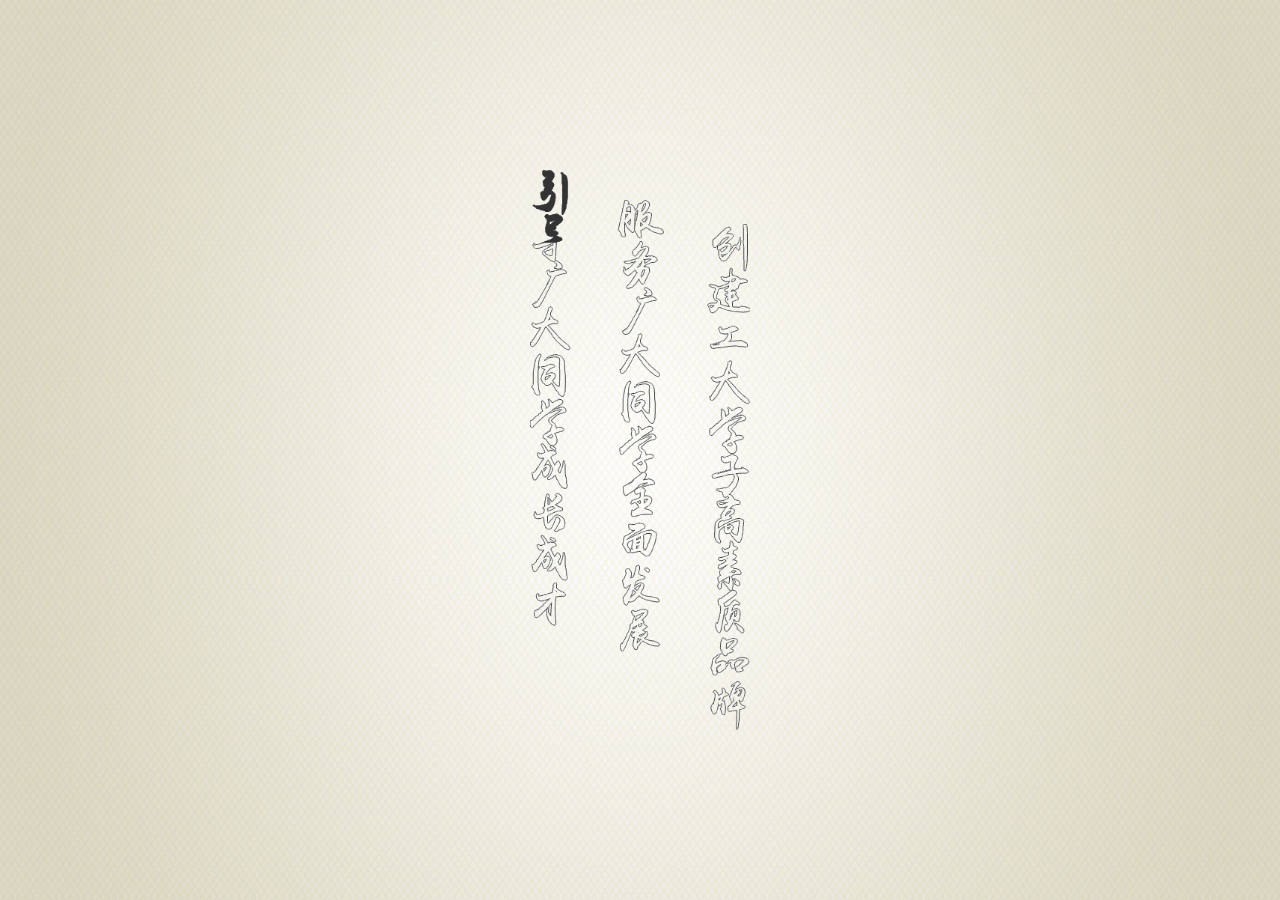
==== commit 40803023: "add animation for index page" ====
--- a/index.html
+++ b/index.html
@@ -16,11 +16,20 @@
   <link rel="icon" href="images/index/favicon.ico">
   <link rel="stylesheet" href="css/style.css">
   <link rel="stylesheet" href="css/normalize.css">
+  <link rel="stylesheet" href="css/font.css">
   <link rel="stylesheet" href="css/nav.css">
   <link rel="stylesheet" href="css/index.css">
-  <link rel="stylesheet" href="css/font.css">
 </head>
 <body>
+  <!-- <div class="m-modal"> -->
+    <div class="m-modal-box m-modal-left">
+      <img  class="m-modal-pic m-pic-left"src="images/index/circle.png">
+    </div>
+    <div class="m-modal-box m-modal-right">
+      <img  class="m-modal-pic m-pic-right"src="images/index/circle.png">
+    </div>
+    <img class="m-modal-font" src="images/index/font.gif" alt="">
+  <!-- </div> -->
   <div class="nav">
     <div class="nav-logo">
       <a class="logo" href="#">
@@ -36,7 +45,7 @@
       <li><a href="idea.html">思想观点</a></li>
       <li><a href="study.html">学习成长</a></li>
       <li><a href="service.html">生活服务</a></li>
-      <li><a href="">互动博客</a></li>
+      <li><a href="blog.html">互动博客</a></li>
       <li><a href="info.html">新闻资讯</a></li>
     </ul>
     <div class="nav-other">
--- a/css/font.css
+++ b/css/font.css
@@ -1,9 +1,9 @@
-/*
+
 @author susan
 @time 2015.10.11
 @des mly hfut
 */
-html {font-size:10px}
+html {font-size:12px}
 
 /*width query*/
 @media screen and (min-width:1020px) and (max-width:1199px) {
@@ -68,7 +68,7 @@
 
 /*height query*/
 
-@media screen and (min-height:0px) and (max-height:719px) {
+/*@media screen and (min-height:0px) and (max-height:719px) {
     html {
         font-size: 10px
     }
--- a/css/nav.css
+++ b/css/nav.css
@@ -79,7 +79,7 @@
 	display:block;
 	width:inherit;
 	height:inherit;
-	color:rgba(255,255,255,0.85);
+	color:#C7C7C6;
 	line-height: 1.125em;
 	letter-spacing: 0.1em;
 	height: 90.91%;
@@ -90,7 +90,7 @@
 	display:block;
 	height: 9.09%;
 	width: 31%;	
-	background-color: rgba(255,224,72,0.3);
+	background-color:#635A2A;
 }
 .nav ul li span span{
 	margin: 0 auto;
@@ -110,7 +110,7 @@
 	left:0;
 }
 .nav-other-one{
-	color:rgba(255,255,255,0.75);
+	color:#C7C7C6;
 	width:100%;
 	margin:0 auto;
 	text-align:center;
--- a/css/index.css
+++ b/css/index.css
@@ -1,3 +1,67 @@
+body{
+	position:relative;
+}
+/*.m-modal{
+	position:fixed;
+	width:100%;
+	height:100%;
+}*/
+.m-modal-box{
+	position:absolute;
+	width:50%;
+	height:100%;
+	overflow: hidden;	
+	z-index: 100;
+}
+.m-modal-left{
+	left:0;
+	background: url(../images/index/bg-left.jpg);
+	background-size: 100% 100%;
+	background-position:right;
+}
+.m-modal-right{
+	right:0;
+	background-image: url(../images/index/bg-right.jpg);
+	background-size: 100% 100%;
+	background-position:right;
+}
+.m-modal-pic{
+	position:absolute;
+	top:50%;
+	width:300px;
+	height:300px;
+	margin-top: -150px;
+	display:none;	
+}
+.m-block{
+	display:block;
+}
+.m-pic-left{
+	right:0;
+	margin-right:-150px;
+}
+.m-pic-right{
+	left:0;
+	margin-left:-150px;
+}
+.m-modal-transform{
+	width:0;
+	transition:width 5s;
+	-webkit-transition:width 5s;
+	-moz-transition:width 5s;
+	-ms-transition:width 5s;
+	-o-transition:width 5s;
+}
+.m-modal-font{
+	position:absolute;
+	top:50%;
+	left:50%;
+	width:220px;
+	height:560px;
+	margin-top: -280px;
+	margin-left: -110px;	
+	z-index: 100;
+}
 .m-content{
 	position:absolute;
 	background-image: url(../images/index/bg.jpg);
@@ -217,25 +281,26 @@
   /*旋转动画*/
 @keyframes rotate{
 	0%   {transform:rotate(0deg)}
-	100% {transform:rotate(360deg)}
+	100% {transform:rotate(359deg)}
 }
 @-webkit-keyframes rotate{
 	0%   {-webkit-transform:rotate(0deg)}
-	100% {-webkit-transform:rotate(360deg)}
+	100% {-webkit-transform:rotate(359deg)}
 }
 @-moz-keyframes rotate{
 	0%   {-moz-transform:rotate(0deg)}
-	100% {-moz-transform:rotate(360deg)}
+	100% {-moz-transform:rotate(359deg)}
 }
 @-ms-keyframes rotate{
 	0%   {-ms-transform:rotate(0deg)}
-	100% {-ms-transform:rotate(360deg)}
+	100% {-ms-transform:rotate(359deg)}
 }
 @-o-keyframes rotate{
 	0%   {-o-transform:rotate(0deg)}
-	100% {-o-transform:rotate(360deg)}
+	100% {-o-transform:rotate(359deg)}
 }
 .m-clock-pic{
+	display: block;
 	/*font-size:99px;*/
 	animation: rotate 20s linear 0s normal infinite;
 	-webkit-animation: rotate 20s linear 0s normal infinite;
@@ -258,7 +323,8 @@
 }
 .m-wave-back{
 	position:absolute;
-	bottom:10%;
+	bottom:-3%;
+	left:-12.45em;
 	left:0%;
 	width:150%;
 	height:100%;
@@ -278,7 +344,8 @@
 }
 .m-wave-middle{
 	position:absolute;
-	bottom:-8.5%;
+	bottom:-10%;
+	left:-18.68em;
 	width:150%;
 	height:100%;
 	color: #bfeaff;
@@ -298,6 +365,7 @@
 .m-wave-front{
 	position:absolute;
 	bottom:-25%;
+	left:-24.9em;
 	width:150%;
 	height:100%;
 	color: #fff;
@@ -310,7 +378,7 @@
 	-o-animation: wavefront 8s linear 0s normal infinite;
 }
 .wave-size{
-	font-size: 12.45rem;
+	font-size: 12.45em;
 	font-family: 'icomoon';
 	display: block;
 	float: left;
